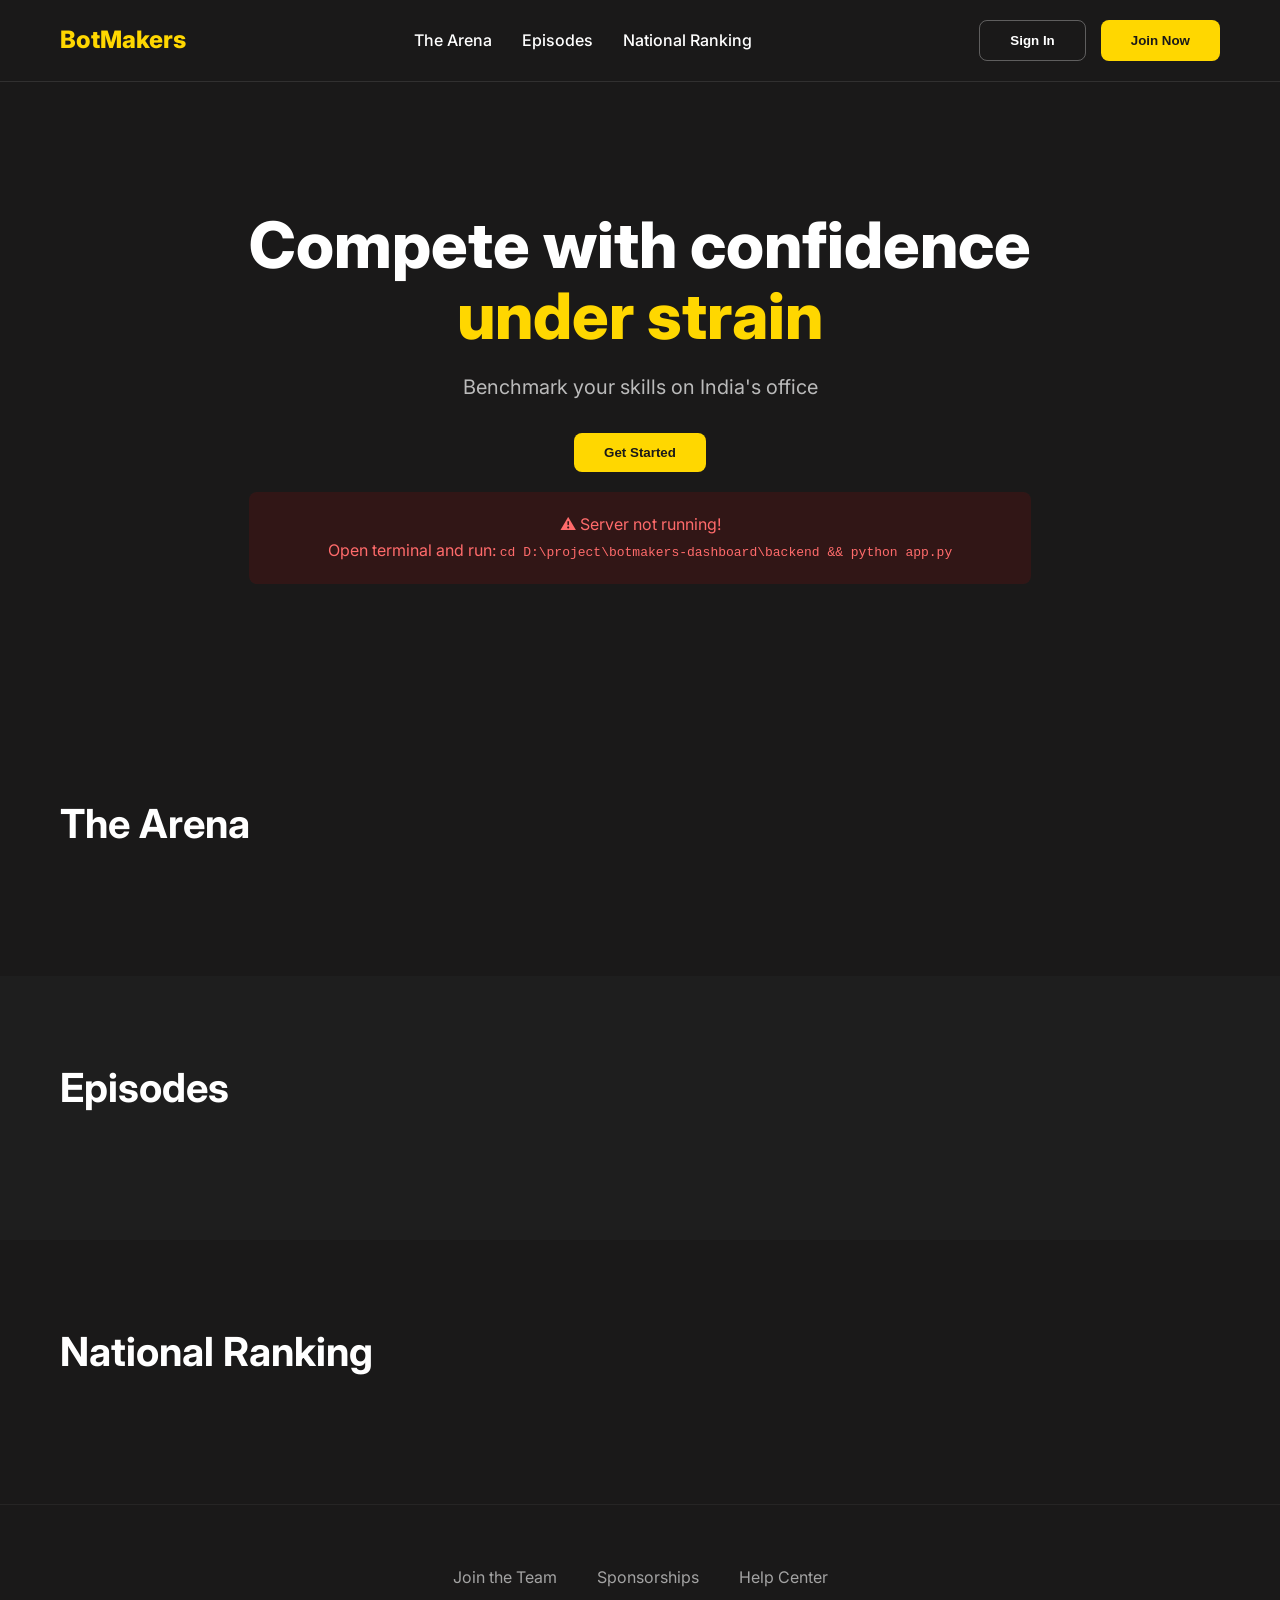
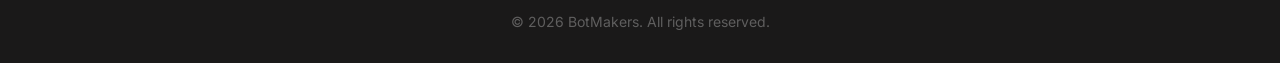
==== index.html @ 64cd9167 "Move index.html to root for GitHub Pages" ====
<!DOCTYPE html>
<html lang="en">
<head>
    <meta charset="UTF-8" />
    <meta name="viewport" content="width=device-width, initial-scale=1.0" />
    <title>BotMakers - The Arena Dashboard</title>
    <link rel="stylesheet" href="frontend/style.css" />
    <link href="https://fonts.googleapis.com/css2?family=Inter:wght@300;400;600;700;800&display=swap" rel="stylesheet" />
</head>
<body>

    <!-- ========== HEADER / NAVIGATION ========== -->
    <header>
        <div class="container">
            <div class="logo">
                <h1>BotMakers</h1>
            </div>
            <nav>
                <ul>
                    <li><a href="#arena">The Arena</a></li>
                    <li><a href="#episodes">Episodes</a></li>
                    <li><a href="#ranking">National Ranking</a></li>
                </ul>
            </nav>
            <div class="auth-buttons">
                <button class="btn-outline">Sign In</button>
                <button class="btn-primary">Join Now</button>
            </div>
        </div>
    </header>

    <!-- ========== HERO SECTION ========== -->
    <section class="hero">
        <div class="container">
            <div class="hero-content">
                <h1>Compete with confidence<br /><span>under strain</span></h1>
                <p>Benchmark your skills on India's office</p>
                <button class="btn-primary">Get Started</button>
            </div>
        </div>
    </section>

    <!-- ========== ARENA SECTION ========== -->
    <section class="arena" id="arena">
        <div class="container">
            <h2>The Arena</h2>
            <div class="arena-cards">
                <!-- Cards will be inserted here by JavaScript -->
            </div>
        </div>
    </section>

    <!-- ========== EPISODES SECTION ========== -->
    <section class="episodes" id="episodes">
        <div class="container">
            <h2>Episodes</h2>
            <div class="episode-grid">
                <!-- Episodes will be inserted here by JavaScript -->
            </div>
        </div>
    </section>

    <!-- ========== RANKING SECTION ========== -->
    <section class="ranking" id="ranking">
        <div class="container">
            <h2>National Ranking</h2>
            <div class="ranking-table">
                <!-- Ranking table will be inserted here by JavaScript -->
            </div>
        </div>
    </section>

    <!-- ========== FOOTER ========== -->
    <footer>
        <div class="container">
            <div class="footer-links">
                <a href="#">Join the Team</a>
                <a href="#">Sponsorships</a>
                <a href="#">Help Center</a>
            </div>
            <p>&copy; 2026 BotMakers. All rights reserved.</p>
        </div>
    </footer>

    <script src="frontend/script.js"></script>
</body>
</html>
---- frontend/style.css ----
/* ========== RESET & BASE ========== */
* {
    margin: 0;
    padding: 0;
    box-sizing: border-box;
}

body {
    font-family: 'Inter', sans-serif;
    background: #1A1919;
    color: #FFFFFF;
    line-height: 1.6;
}

.container {
    max-width: 1200px;
    margin: 0 auto;
    padding: 0 20px;
}

/* ========== HEADER ========== */
header {
    padding: 20px 0;
    border-bottom: 1px solid rgba(255, 255, 255, 0.1);
    position: sticky;
    top: 0;
    background: #1A1919;
    z-index: 100;
}

header .container {
    display: flex;
    justify-content: space-between;
    align-items: center;
}

.logo h1 {
    font-size: 24px;
    font-weight: 800;
    color: #FFD700;
}

nav ul {
    display: flex;
    list-style: none;
    gap: 30px;
}

nav ul li a {
    color: #FFFFFF;
    text-decoration: none;
    font-weight: 500;
    transition: color 0.3s;
}

nav ul li a:hover {
    color: #FFD700;
}

.auth-buttons {
    display: flex;
    gap: 15px;
}

/* ========== BUTTONS ========== */
.btn-primary {
    background: #FFD700;
    color: #1A1919;
    border: none;
    padding: 12px 30px;
    border-radius: 8px;
    font-weight: 600;
    cursor: pointer;
    transition: transform 0.3s, box-shadow 0.3s;
}

.btn-primary:hover {
    transform: translateY(-2px);
    box-shadow: 0 8px 25px rgba(255, 215, 0, 0.3);
}

.btn-outline {
    background: transparent;
    color: #FFFFFF;
    border: 1px solid rgba(255, 255, 255, 0.3);
    padding: 12px 30px;
    border-radius: 8px;
    font-weight: 600;
    cursor: pointer;
    transition: border-color 0.3s;
}

.btn-outline:hover {
    border-color: #FFD700;
}

/* ========== HERO SECTION ========== */
.hero {
    padding: 80px 0;
    min-height: 70vh;
    display: flex;
    align-items: center;
    text-align: center;
}

.hero-content h1 {
    font-size: 64px;
    font-weight: 800;
    line-height: 1.1;
}

.hero-content h1 span {
    color: #FFD700;
}

.hero-content p {
    font-size: 20px;
    color: rgba(255, 255, 255, 0.7);
    margin: 20px 0 30px;
}

/* ========== ARENA SECTION ========== */
.arena {
    padding: 80px 0;
}

.arena h2 {
    font-size: 40px;
    font-weight: 700;
    margin-bottom: 40px;
}

.arena-cards {
    display: grid;
    grid-template-columns: repeat(3, 1fr);
    gap: 30px;
}

.arena-card {
    background: rgba(255, 255, 255, 0.05);
    padding: 30px;
    border-radius: 12px;
    border: 1px solid rgba(255, 255, 255, 0.08);
    transition: transform 0.3s, border-color 0.3s;
}

.arena-card:hover {
    transform: translateY(-8px);
    border-color: #FFD700;
}

.arena-card h3 {
    font-size: 24px;
    margin-bottom: 10px;
}

.arena-card p {
    color: rgba(255, 255, 255, 0.7);
    margin: 5px 0;
}

/* ========== EPISODES SECTION ========== */
.episodes {
    padding: 80px 0;
    background: rgba(255, 255, 255, 0.02);
}

.episodes h2 {
    font-size: 40px;
    font-weight: 700;
    margin-bottom: 40px;
}

.episode-grid {
    display: grid;
    grid-template-columns: repeat(3, 1fr);
    gap: 30px;
}

.episode-card {
    background: rgba(255, 255, 255, 0.05);
    padding: 25px;
    border-radius: 12px;
    border: 1px solid rgba(255, 255, 255, 0.08);
    transition: transform 0.3s;
}

.episode-card:hover {
    transform: translateY(-5px);
}

.episode-card h3 {
    font-size: 20px;
    margin-bottom: 10px;
}

.episode-card p {
    color: rgba(255, 255, 255, 0.6);
}

/* ========== RANKING SECTION ========== */
.ranking {
    padding: 80px 0;
}

.ranking h2 {
    font-size: 40px;
    font-weight: 700;
    margin-bottom: 40px;
}

.ranking-table table {
    width: 100%;
    border-collapse: collapse;
    background: rgba(255, 255, 255, 0.03);
    border-radius: 12px;
    overflow: hidden;
}

.ranking-table th {
    background: rgba(255, 215, 0, 0.1);
    padding: 15px 20px;
    text-align: left;
    font-weight: 600;
    color: #FFD700;
}

.ranking-table td {
    padding: 15px 20px;
    border-bottom: 1px solid rgba(255, 255, 255, 0.05);
}

.ranking-table tr:hover td {
    background: rgba(255, 215, 0, 0.05);
}

/* ========== FOOTER ========== */
footer {
    padding: 60px 0 30px;
    border-top: 1px solid rgba(255, 255, 255, 0.05);
    text-align: center;
}

footer .footer-links {
    display: flex;
    justify-content: center;
    gap: 40px;
    margin-bottom: 20px;
}

footer .footer-links a {
    color: rgba(255, 255, 255, 0.6);
    text-decoration: none;
    transition: color 0.3s;
}

footer .footer-links a:hover {
    color: #FFFFFF;
}

footer p {
    color: rgba(255, 255, 255, 0.3);
    font-size: 14px;
}

/* ========== RESPONSIVE ========== */
@media (max-width: 768px) {
    header .container {
        flex-direction: column;
        gap: 15px;
    }

    nav ul {
        gap: 15px;
        flex-wrap: wrap;
        justify-content: center;
    }

    .auth-buttons {
        flex-wrap: wrap;
        justify-content: center;
    }

    .hero-content h1 {
        font-size: 36px;
    }

    .arena-cards,
    .episode-grid {
        grid-template-columns: 1fr;
    }

    footer .footer-links {
        flex-direction: column;
        gap: 10px;
    }
}
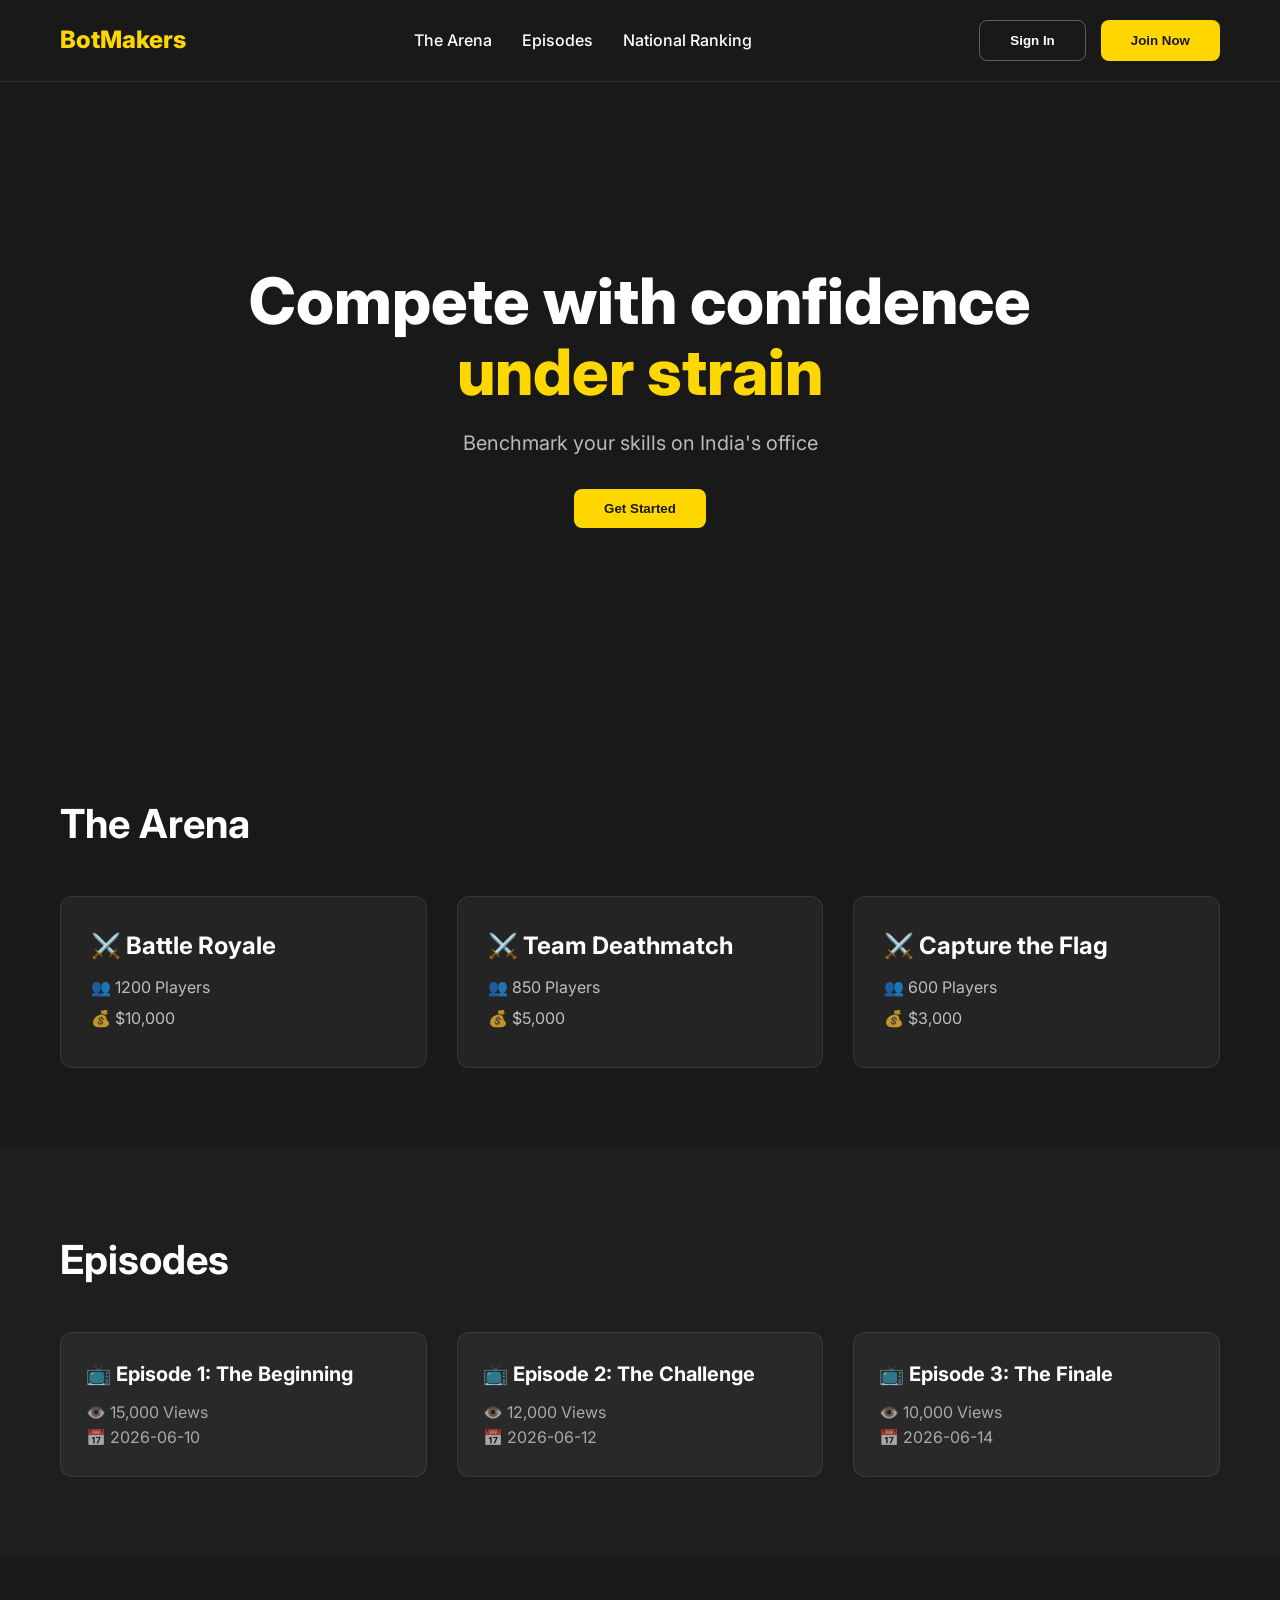
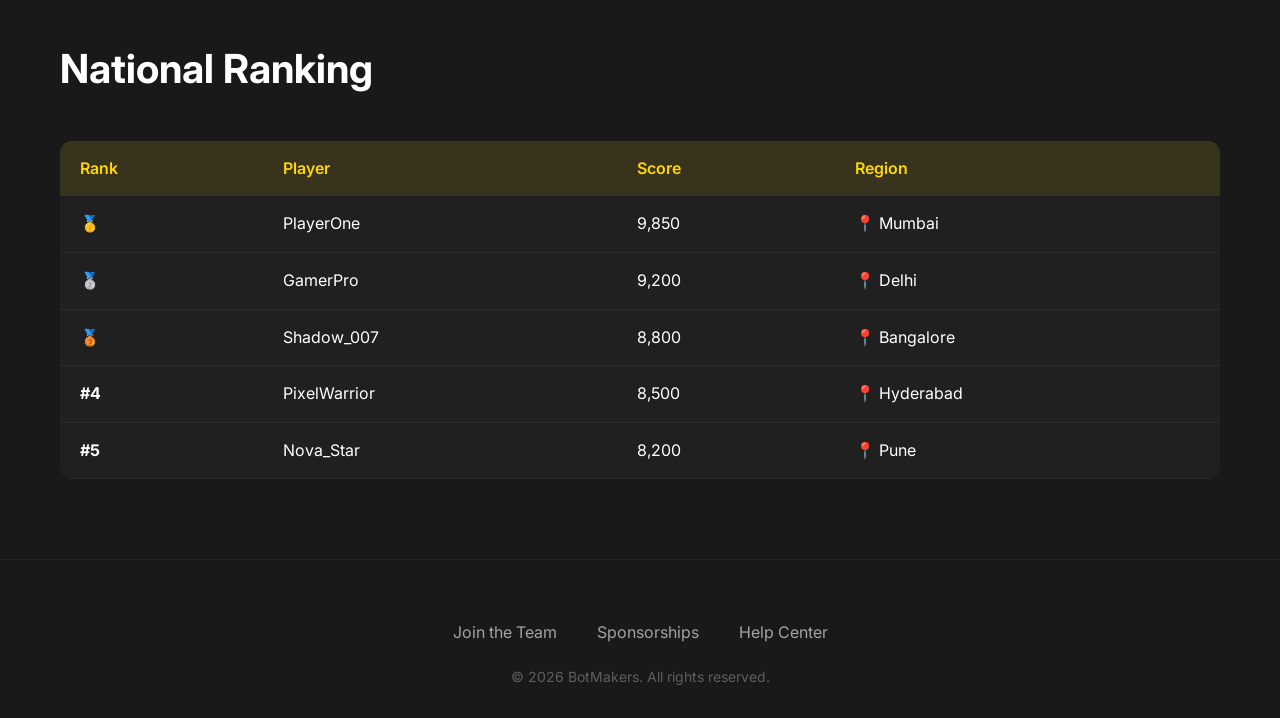
==== commit 1f9e781e: "Move files to root for GitHub Pages" ====
--- a/index.html
+++ b/index.html
@@ -3,8 +3,8 @@
 <head>
     <meta charset="UTF-8" />
     <meta name="viewport" content="width=device-width, initial-scale=1.0" />
-    <title>BotMakers - The Arena Dashboard</title>
-    <link rel="stylesheet" href="frontend/style.css" />
+    <title>BotMakers - The Arena</title>
+    <link rel="stylesheet" href="style.css" />
     <link href="https://fonts.googleapis.com/css2?family=Inter:wght@300;400;600;700;800&display=swap" rel="stylesheet" />
 </head>
 <body>
@@ -82,6 +82,6 @@
         </div>
     </footer>
 
-    <script src="frontend/script.js"></script>
+    <script src="script.js"></script>
 </body>
 </html>
--- a/style.css
+++ b/style.css
@@ -0,0 +1,297 @@
+/* ========== RESET & BASE ========== */
+* {
+    margin: 0;
+    padding: 0;
+    box-sizing: border-box;
+}
+
+body {
+    font-family: 'Inter', sans-serif;
+    background: #1A1919;
+    color: #FFFFFF;
+    line-height: 1.6;
+}
+
+.container {
+    max-width: 1200px;
+    margin: 0 auto;
+    padding: 0 20px;
+}
+
+/* ========== HEADER ========== */
+header {
+    padding: 20px 0;
+    border-bottom: 1px solid rgba(255, 255, 255, 0.1);
+    position: sticky;
+    top: 0;
+    background: #1A1919;
+    z-index: 100;
+}
+
+header .container {
+    display: flex;
+    justify-content: space-between;
+    align-items: center;
+}
+
+.logo h1 {
+    font-size: 24px;
+    font-weight: 800;
+    color: #FFD700;
+}
+
+nav ul {
+    display: flex;
+    list-style: none;
+    gap: 30px;
+}
+
+nav ul li a {
+    color: #FFFFFF;
+    text-decoration: none;
+    font-weight: 500;
+    transition: color 0.3s;
+}
+
+nav ul li a:hover {
+    color: #FFD700;
+}
+
+.auth-buttons {
+    display: flex;
+    gap: 15px;
+}
+
+/* ========== BUTTONS ========== */
+.btn-primary {
+    background: #FFD700;
+    color: #1A1919;
+    border: none;
+    padding: 12px 30px;
+    border-radius: 8px;
+    font-weight: 600;
+    cursor: pointer;
+    transition: transform 0.3s, box-shadow 0.3s;
+}
+
+.btn-primary:hover {
+    transform: translateY(-2px);
+    box-shadow: 0 8px 25px rgba(255, 215, 0, 0.3);
+}
+
+.btn-outline {
+    background: transparent;
+    color: #FFFFFF;
+    border: 1px solid rgba(255, 255, 255, 0.3);
+    padding: 12px 30px;
+    border-radius: 8px;
+    font-weight: 600;
+    cursor: pointer;
+    transition: border-color 0.3s;
+}
+
+.btn-outline:hover {
+    border-color: #FFD700;
+}
+
+/* ========== HERO SECTION ========== */
+.hero {
+    padding: 80px 0;
+    min-height: 70vh;
+    display: flex;
+    align-items: center;
+    text-align: center;
+}
+
+.hero-content h1 {
+    font-size: 64px;
+    font-weight: 800;
+    line-height: 1.1;
+}
+
+.hero-content h1 span {
+    color: #FFD700;
+}
+
+.hero-content p {
+    font-size: 20px;
+    color: rgba(255, 255, 255, 0.7);
+    margin: 20px 0 30px;
+}
+
+/* ========== ARENA SECTION ========== */
+.arena {
+    padding: 80px 0;
+}
+
+.arena h2 {
+    font-size: 40px;
+    font-weight: 700;
+    margin-bottom: 40px;
+}
+
+.arena-cards {
+    display: grid;
+    grid-template-columns: repeat(3, 1fr);
+    gap: 30px;
+}
+
+.arena-card {
+    background: rgba(255, 255, 255, 0.05);
+    padding: 30px;
+    border-radius: 12px;
+    border: 1px solid rgba(255, 255, 255, 0.08);
+    transition: transform 0.3s, border-color 0.3s;
+}
+
+.arena-card:hover {
+    transform: translateY(-8px);
+    border-color: #FFD700;
+}
+
+.arena-card h3 {
+    font-size: 24px;
+    margin-bottom: 10px;
+}
+
+.arena-card p {
+    color: rgba(255, 255, 255, 0.7);
+    margin: 5px 0;
+}
+
+/* ========== EPISODES SECTION ========== */
+.episodes {
+    padding: 80px 0;
+    background: rgba(255, 255, 255, 0.02);
+}
+
+.episodes h2 {
+    font-size: 40px;
+    font-weight: 700;
+    margin-bottom: 40px;
+}
+
+.episode-grid {
+    display: grid;
+    grid-template-columns: repeat(3, 1fr);
+    gap: 30px;
+}
+
+.episode-card {
+    background: rgba(255, 255, 255, 0.05);
+    padding: 25px;
+    border-radius: 12px;
+    border: 1px solid rgba(255, 255, 255, 0.08);
+    transition: transform 0.3s;
+}
+
+.episode-card:hover {
+    transform: translateY(-5px);
+}
+
+.episode-card h3 {
+    font-size: 20px;
+    margin-bottom: 10px;
+}
+
+.episode-card p {
+    color: rgba(255, 255, 255, 0.6);
+}
+
+/* ========== RANKING SECTION ========== */
+.ranking {
+    padding: 80px 0;
+}
+
+.ranking h2 {
+    font-size: 40px;
+    font-weight: 700;
+    margin-bottom: 40px;
+}
+
+.ranking-table table {
+    width: 100%;
+    border-collapse: collapse;
+    background: rgba(255, 255, 255, 0.03);
+    border-radius: 12px;
+    overflow: hidden;
+}
+
+.ranking-table th {
+    background: rgba(255, 215, 0, 0.1);
+    padding: 15px 20px;
+    text-align: left;
+    font-weight: 600;
+    color: #FFD700;
+}
+
+.ranking-table td {
+    padding: 15px 20px;
+    border-bottom: 1px solid rgba(255, 255, 255, 0.05);
+}
+
+.ranking-table tr:hover td {
+    background: rgba(255, 215, 0, 0.05);
+}
+
+/* ========== FOOTER ========== */
+footer {
+    padding: 60px 0 30px;
+    border-top: 1px solid rgba(255, 255, 255, 0.05);
+    text-align: center;
+}
+
+footer .footer-links {
+    display: flex;
+    justify-content: center;
+    gap: 40px;
+    margin-bottom: 20px;
+}
+
+footer .footer-links a {
+    color: rgba(255, 255, 255, 0.6);
+    text-decoration: none;
+    transition: color 0.3s;
+}
+
+footer .footer-links a:hover {
+    color: #FFFFFF;
+}
+
+footer p {
+    color: rgba(255, 255, 255, 0.3);
+    font-size: 14px;
+}
+
+/* ========== RESPONSIVE ========== */
+@media (max-width: 768px) {
+    header .container {
+        flex-direction: column;
+        gap: 15px;
+    }
+
+    nav ul {
+        gap: 15px;
+        flex-wrap: wrap;
+        justify-content: center;
+    }
+
+    .auth-buttons {
+        flex-wrap: wrap;
+        justify-content: center;
+    }
+
+    .hero-content h1 {
+        font-size: 36px;
+    }
+
+    .arena-cards,
+    .episode-grid {
+        grid-template-columns: 1fr;
+    }
+
+    footer .footer-links {
+        flex-direction: column;
+        gap: 10px;
+    }
+}
